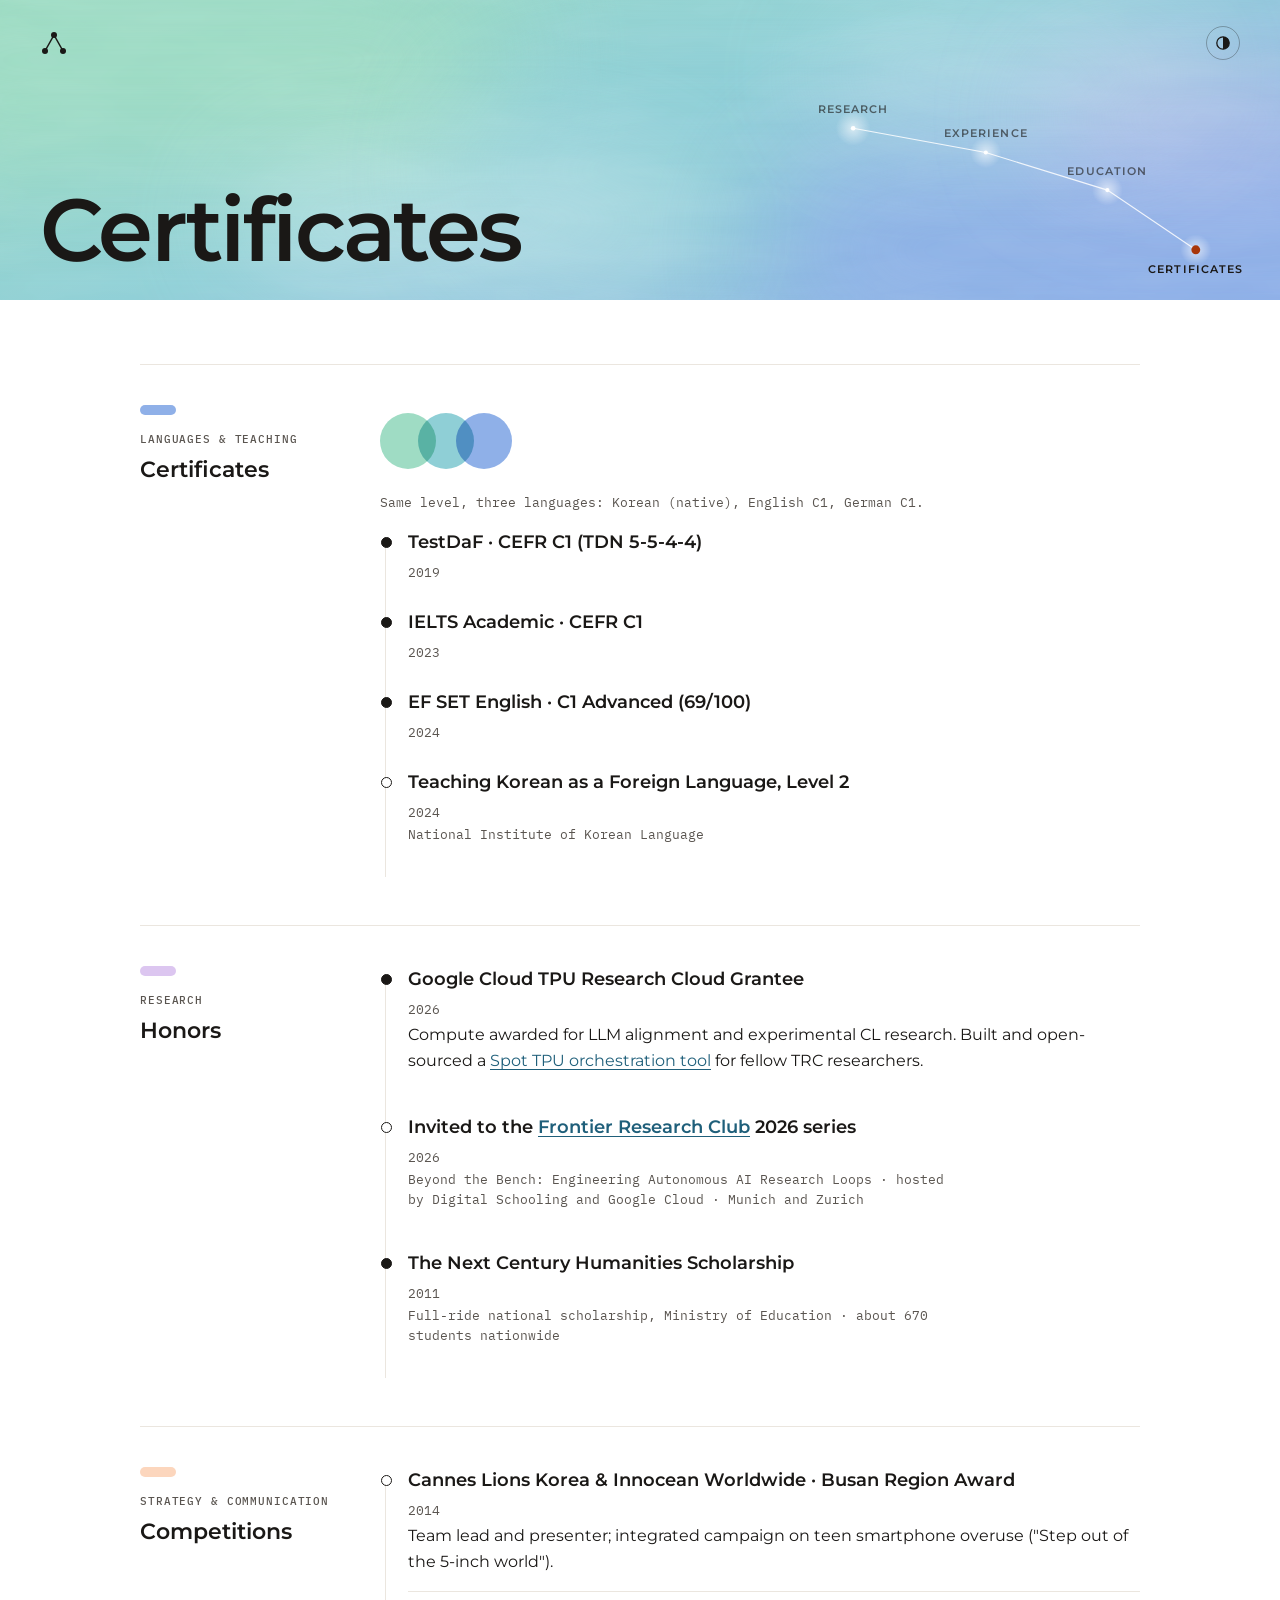
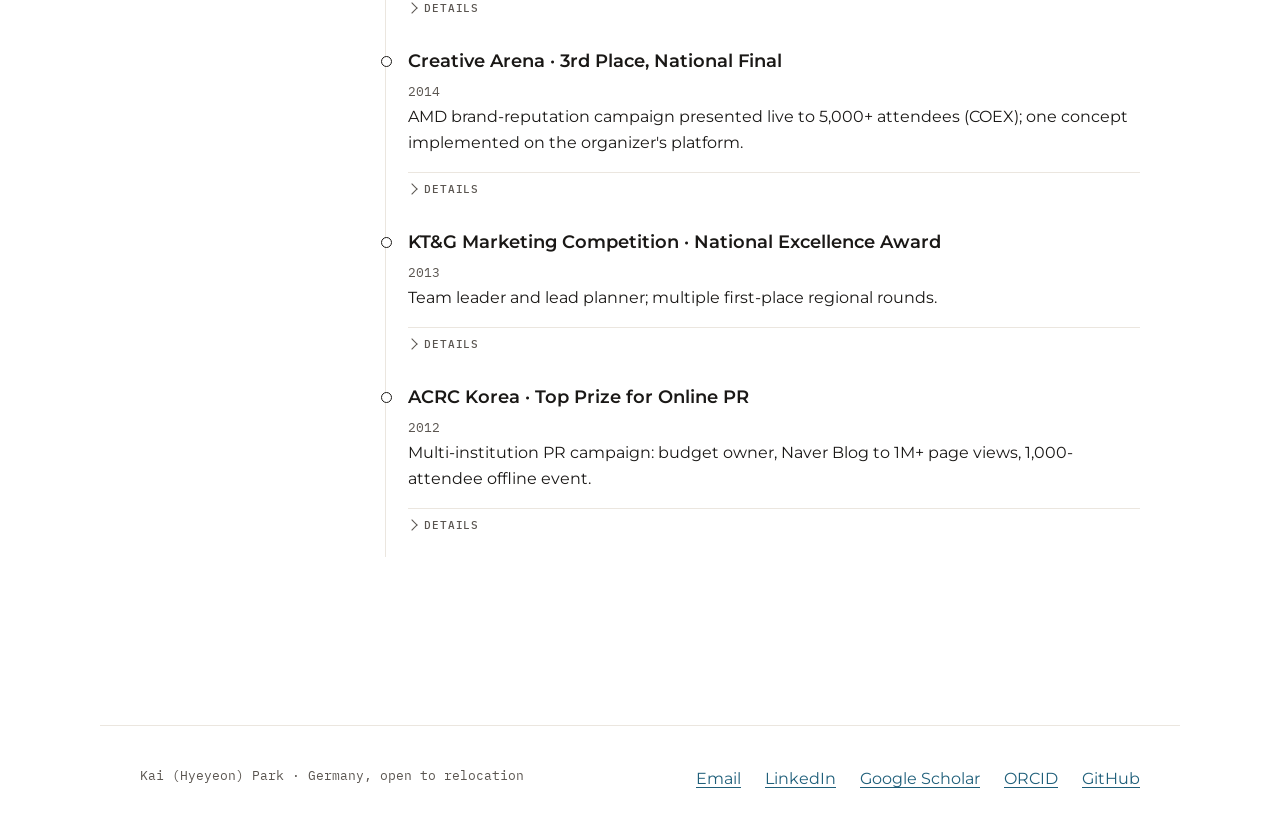
==== certificates.html @ a746b4e9 "Research portfolio site Home with watercolor Grue sky, nuance bands, constellation menu and About; R" ====
<!doctype html>
<html lang="en">
<head>
  <meta charset="utf-8">
  <meta name="viewport" content="width=device-width, initial-scale=1">
  <title>Certificates &amp; Honors · Kai Park</title>
  <meta name="description" content="Certificates and honors of Kai (Hyeyeon) Park: C1 language certificates, Google TPU Research Cloud, scholarships and competition awards.">
  <link rel="preconnect" href="https://fonts.googleapis.com">
  <link rel="preconnect" href="https://fonts.gstatic.com" crossorigin>
  <link rel="stylesheet" href="https://fonts.googleapis.com/css2?family=Montserrat:wght@400;500;600;700&family=IBM+Plex+Mono:wght@400;500&family=Noto+Sans+KR:wght@400;500&display=swap">
  <link rel="stylesheet" href="assets/styles.css?v=15">
</head>
<body>
  <header class="bar">
    <a class="mark" href="index.html" aria-label="Kai Park, home">
      <svg width="28" height="28" viewBox="0 0 28 28" aria-hidden="true"><line x1="5" y1="22" x2="14" y2="6"/><line x1="14" y1="6" x2="23" y2="22"/><circle cx="5" cy="22" r="3"/><circle cx="14" cy="6" r="3"/><circle cx="23" cy="22" r="3"/></svg>
    </a>
    <button class="theme-btn" type="button" aria-label="Toggle light and dark theme">
      <svg viewBox="0 0 16 16" aria-hidden="true"><circle cx="8" cy="8" r="6.2" fill="none" stroke="currentColor" stroke-width="1.3"/><path d="M8 1.8a6.2 6.2 0 0 1 0 12.4z" fill="currentColor"/></svg>
    </button>
  </header>

  <section class="page-head">
    <div class="sky"></div>
    <nav class="mini-nav" aria-label="Sections"><svg viewBox="0 0 380 200" data-current="certificates"></svg></nav>
    <h1 class="title">Certificates</h1>
  </section>

  <main class="content">
    <section class="section" aria-labelledby="h-cert">
      <header><span class="sw" style="background:var(--field-blue)"></span><span class="label">Languages &amp; teaching</span><h2 id="h-cert">Certificates</h2></header>
      <div class="body">
        <div class="cert-dots" aria-hidden="true"><span style="background:var(--field-mint)"></span><span style="background:var(--field-aqua)"></span><span style="background:var(--field-blue)"></span></div>
        <p class="gloss">Same level, three languages: Korean (native), English C1, German C1.</p>
        <ol class="tl">
          <li class="major"><div class="row"><h3>TestDaF · CEFR C1 (TDN 5-5-4-4)</h3><span class="gloss">2019</span></div></li>
          <li class="major"><div class="row"><h3>IELTS Academic · CEFR C1</h3><span class="gloss">2023</span></div></li>
          <li class="major"><div class="row"><h3>EF SET English · C1 Advanced (69/100)</h3><span class="gloss">2024</span></div></li>
          <li><div class="row"><h3>Teaching Korean as a Foreign Language, Level 2</h3><span class="gloss">2024</span></div><p class="gloss meta">National Institute of Korean Language</p></li>
        </ol>
      </div>
    </section>

    <section class="section" aria-labelledby="h-hon">
      <header><span class="sw" style="background:var(--field-lilac)"></span><span class="label">Research</span><h2 id="h-hon">Honors</h2></header>
      <div class="body">
        <ol class="tl">
          <li class="major"><div class="row"><h3>Google Cloud TPU Research Cloud Grantee</h3><span class="gloss">2026</span></div>
            <p>Compute awarded for LLM alignment and experimental CL research. Built and open-sourced a <a href="https://github.com/bakeyeon/gcloud-tpu-spot-automator">Spot TPU orchestration tool</a> for fellow TRC researchers.</p></li>
          <li><div class="row"><h3>Invited to the <a href="https://frontierresearchclub.de/">Frontier Research Club</a> 2026 series</h3><span class="gloss">2026</span></div>
            <p class="gloss meta">Beyond the Bench: Engineering Autonomous AI Research Loops · hosted by Digital Schooling and Google Cloud · Munich and Zurich</p></li>
          <li class="major"><div class="row"><h3>The Next Century Humanities Scholarship</h3><span class="gloss">2011</span></div>
            <p class="gloss meta">Full-ride national scholarship, Ministry of Education · about 670 students nationwide</p></li>
        </ol>
      </div>
    </section>

    <section class="section" aria-labelledby="h-mk">
      <header><span class="sw" style="background:var(--field-peach)"></span><span class="label">Strategy &amp; communication</span><h2 id="h-mk">Competitions</h2></header>
      <div class="body">
        <ol class="tl">
          <li><div class="row"><h3>Cannes Lions Korea &amp; Innocean Worldwide · Busan Region Award</h3><span class="gloss">2014</span></div>
            <p>Team lead and presenter; integrated campaign on teen smartphone overuse ("Step out of the 5-inch world").</p>
            <details class="more">
              <summary><span class="label">Details</span></summary>
              <dl class="csw">
                <dt>Team</dt><dd>Three people: planner (me, team lead and main presenter), designer, copywriter.</dd>
                <dt>Insight</dt><dd>Smartphone overuse as spatial blindness: people trust the world inside the screen and stop looking outside it.</dd>
                <dt>Concept</dt><dd>The "5-inch world", the physical size of a phone and the confinement it creates. The campaign reframed overuse as a loss of spatial and emotional perspective.</dd>
                <dt>Message</dt><dd>"Step out of the 5-inch world. Your infinite life awaits outside." (5인치 세상 밖으로, 당신의 무한한 세상은 스마트폰 밖에 있습니다.)</dd>
                <dt>My part</dt><dd>Research on teen mobile behavior, the core narrative, the slide story and the final presentation to the jury.</dd>
              </dl>
            </details></li>
          <li><div class="row"><h3>Creative Arena · 3rd Place, National Final</h3><span class="gloss">2014</span></div>
            <p>AMD brand-reputation campaign presented live to 5,000+ attendees (COEX); one concept implemented on the organizer's platform.</p>
            <details class="more">
              <summary><span class="label">Details</span></summary>
              <dl class="csw">
                <dt>Team</dt><dd>Three people: planner (me, team lead and presenter), developer, designer.</dd>
                <dt>Brief</dt><dd>Risk management for AMD's Catalyst driver, facing negative sentiment from gamers with performance issues. Campaign: "Let Me In".</dd>
                <dt>Insight</dt><dd>"What if we let the driver speak?" The driver became a misunderstood character, turning a technical problem into a protagonist people could relate to.</dd>
                <dt>Stage</dt><dd>Final round judged by Plus X, Walt Disney and Line+. Presented at COEX to 5,000+ attendees and streamed on AfreecaTV.</dd>
                <dt>Run</dt><dd>2nd in week 1, 2nd in the week 1 Like Awards, 2nd in week 2 (AMD insight), 3rd in week 6 (Catalyst mission).</dd>
                <dt>Built</dt><dd>A week 1 concept was implemented on the organizer's official website, with my name in the credits.</dd>
              </dl>
              <p class="links-row"><a href="https://blog.naver.com/PostView.naver?blogId=camaster1&amp;logNo=220103944337">Organizer notice: website renewal (Naver Blog) →</a> &nbsp; <a href="https://www.youtube.com/watch?v=12UezwRVflk">Website video (YouTube) →</a> &nbsp; <a href="https://docs.google.com/document/d/1VJexZG5bws2nKIb2FVa3uJ5HLpmJxZr4tvUMKcI0ryA/edit?usp=sharing">AMD campaign case study log →</a></p>
            </details></li>
          <li><div class="row"><h3>KT&amp;G Marketing Competition · National Excellence Award</h3><span class="gloss">2013</span></div>
            <p>Team leader and lead planner; multiple first-place regional rounds.</p>
            <details class="more">
              <summary><span class="label">Details</span></summary>
              <dl class="csw">
                <dt>Program</dt><dd>5th KT&amp;G Marketing League (상상마케팅리그 5기): weekly marketing proposals under mentorship from industry professionals.</dd>
                <dt>Results</dt><dd>First place in several Busan regional rounds (team introduction, party planning, regional qualifiers), then the Excellence Award in the national league.</dd>
                <dt>Example</dt><dd>The "Boiled Egg" party (2012): a 300-person university party at near-zero cost per student, swapping clubs for a local sauna and catering for boiled eggs and rice punch, on a budget of about 5.6M KRW.</dd>
              </dl>
              <p class="links-row"><a href="https://www.fnnews.com/news/201309161707263494">Press: 잡코리아 공동기획, 2013 취업 트렌드를 잡아라 (Financial News) →</a></p>
            </details></li>
          <li><div class="row"><h3>ACRC Korea · Top Prize for Online PR</h3><span class="gloss">2012</span></div>
            <p>Multi-institution PR campaign: budget owner, Naver Blog to 1M+ page views, 1,000-attendee offline event.</p>
            <details class="more">
              <summary><span class="label">Details</span></summary>
              <dl class="csw">
                <dt>Program</dt><dd>4th Anti-Corruption University Student Ambassador Team, Anti-Corruption and Civil Rights Commission of Korea.</dd>
                <dt>Budget</dt><dd>Owned the monthly fund from ACRC and planned integrated PR around return on investment.</dd>
                <dt>Partners</dt><dd>Joint campaigns with Busan City Hall, the Busan Regional Military Manpower Administration, Geumjeong Police Station, Busan Facilities Corporation and the Election Commission.</dd>
                <dt>Offline</dt><dd>A 1,000-attendee campaign in front of the PNU library, a flash mob with local university clubs, and events at UnivExpo, an NGO startup expo and Sajik Baseball Stadium.</dd>
                <dt>Online</dt><dd>Four channels, including a Naver Blog with 1M+ page views and 600+ followers on Twitter and Facebook. Total reach 10K+, with organic coverage picked up by a local newspaper.</dd>
              </dl>
              <p class="links-row"><a href="https://n.news.naver.com/mnews/article/003/0004526323">Press: 4th Integrity PR Team launch (Naver News) →</a></p>
              <p class="links-row gloss">Local press on our team</p>
              <p class="links-row"><a href="https://www.gocj.net/news/articlePrint.html?idxno=46154">City Journal →</a> &nbsp; <a href="https://www.gocj.net/news/articleView.html?sc_section_code=S1N24&amp;idxno=44023">City Journal (2) →</a> &nbsp; <a href="http://www.newstown.co.kr/news/articleView.html?idxno=124344">Newstown →</a> &nbsp; <a href="https://blog.naver.com/acrccheong/130140410522">Focus, print →</a></p>
            </details></li>
        </ol>
      </div>
    </section>
  </main>

  <footer class="site">
    <span class="gloss">Kai (Hyeyeon) Park · Germany, open to relocation</span>
    <span class="links">
      <a href="mailto:kai.hyeyeon.park@gmail.com">Email</a>
      <a href="https://www.linkedin.com/in/bakeyeon/">LinkedIn</a>
      <a href="https://scholar.google.com/citations?user=CzCE0C0AAAAJ">Google Scholar</a>
      <a href="https://orcid.org/0000-0002-2854-0127">ORCID</a>
      <a href="https://github.com/bakeyeon">GitHub</a>
    </span>
  </footer>
  <script src="assets/main.js?v=3"></script>
</body>
</html>
---- assets/styles.css ----
/* Kai Park — research portfolio. Tokens mirror the "Marginalia" design system. */
:root {
  --surface: #ffffff; --surface-raised: #faf9f7;
  --ink: #1a1816; --ink-muted: #5a5550; --line: #ebe6df;
  --link: #1f5f7a; --signal: #a8360a;
  --field-mint: #9fdcc4; --field-aqua: #8fcfd6; --field-blue: #8fb0e8;
  --field-yellow: #fbe7a1; --field-pink: #f7c4d3; --field-peach: #fcd6bd;
  --field-lilac: #dcc6f0; --field-sky: #c2e2f3;
  --highlight-a: #c9ecdc; --highlight-b: #b4cdf2;
  --focus: var(--link);
  --star: var(--surface);
  --font-sans: Montserrat, "Noto Sans KR", system-ui, sans-serif;
  --font-mono: "IBM Plex Mono", "Noto Sans KR", ui-monospace, monospace;
  --space-4: 4px; --space-8: 8px; --space-16: 16px; --space-24: 24px; --space-40: 40px; --space-64: 64px;
  --radius-0: 0; --radius-2: 2px; --radius-full: 9999px;
  --gutter: clamp(16px, 4vw, 40px);
  color-scheme: light;
}
@media (prefers-color-scheme: dark) {
  :root:not([data-theme="light"]) {
    --surface: #1c1a1f; --surface-raised: #252229;
    --ink: #f5f1ec; --ink-muted: #b4ada6; --line: #3a3640;
    --link: #8fd3e0; --signal: #ffa577;
    --field-mint: #1f5a4c; --field-aqua: #1d4f5a; --field-blue: #24407a;
    --field-yellow: #6b5a24; --field-pink: #6e3a4c; --field-peach: #6f4a34;
    --field-lilac: #4b3a6e; --field-sky: #2b4f63;
    --highlight-a: #1f5246; --highlight-b: #2c3770;
    --star: var(--ink);
    color-scheme: dark;
  }
}
:root[data-theme="dark"] {
  --surface: #1c1a1f; --surface-raised: #252229;
  --ink: #f5f1ec; --ink-muted: #b4ada6; --line: #3a3640;
  --link: #8fd3e0; --signal: #ffa577;
  --field-mint: #1f5a4c; --field-aqua: #1d4f5a; --field-blue: #24407a;
  --field-yellow: #6b5a24; --field-pink: #6e3a4c; --field-peach: #6f4a34;
  --field-lilac: #4b3a6e; --field-sky: #2b4f63;
  --highlight-a: #1f5246; --highlight-b: #2c3770;
  --star: var(--ink);
  color-scheme: dark;
}

* { box-sizing: border-box; }
html { -webkit-text-size-adjust: 100%; }
body { margin: 0; background: var(--surface); color: var(--ink); font-family: var(--font-sans); font-size: 16px; line-height: 26px; }
a { color: var(--link); text-decoration: underline; text-underline-offset: 3px; text-decoration-thickness: 1px; }
a:focus-visible, button:focus-visible, [tabindex]:focus-visible { outline: 2px solid var(--focus); outline-offset: 2px; }
img, svg { display: block; max-width: 100%; }
.mono { font-family: var(--font-mono); }
.label { font-family: var(--font-mono); font-size: 11px; line-height: 16px; font-weight: 500; letter-spacing: .08em; text-transform: uppercase; color: var(--ink-muted); }
.gloss { font-family: var(--font-mono); font-size: 13px; line-height: 20px; color: var(--ink-muted); }
.sr-only { position: absolute; width: 1px; height: 1px; overflow: hidden; clip: rect(0 0 0 0); white-space: nowrap; }

/* ---------- top bar (all pages) ---------- */
.bar { position: absolute; z-index: 5; left: 0; right: 0; top: 0; display: flex; align-items: center; justify-content: space-between; padding: 26px var(--gutter); }
.mark { display: inline-flex; color: var(--ink); }
.mark svg line { stroke: currentColor; stroke-width: 1.5; }
.mark svg circle { fill: currentColor; }
.theme-btn { appearance: none; border: 1px solid color-mix(in oklab, var(--ink) 30%, transparent); background: transparent; color: var(--ink); width: 34px; height: 34px; border-radius: var(--radius-full); display: grid; place-items: center; cursor: pointer; }
.theme-btn svg { width: 16px; height: 16px; }

/* ---------- watercolor Grue sky ---------- */
.sky { position: absolute; inset: 0; overflow: hidden; background: linear-gradient(160deg, var(--field-mint) 0%, var(--field-aqua) 45%, var(--field-blue) 100%); }
.sky .pool { position: absolute; border-radius: var(--radius-full); filter: blur(60px); }
.sky .p1 { width: 52%; height: 68%; left: -12%; top: -14%; background: var(--field-mint); opacity: .9; }
.sky .p2 { width: 46%; height: 64%; left: 36%; top: 25%; background: var(--field-aqua); opacity: .8; }
.sky .p3 { width: 56%; height: 75%; left: 60%; top: 46%; background: var(--field-blue); opacity: .9; }
.sky .p4 { width: 36%; height: 40%; left: 18%; top: 54%; background: var(--surface); opacity: .35; }
.sky .p5 { width: 30%; height: 36%; left: 64%; top: 7%; background: var(--surface); opacity: .3; }
.sky .p6 { width: 24%; height: 29%; left: 82%; top: 25%; background: var(--field-lilac); opacity: .5; }
.sky .grain { position: absolute; inset: 0; width: 100%; height: 100%; opacity: .25; mix-blend-mode: soft-light; }

/* ---------- home hero ---------- */
.hero-track { height: 190vh; position: relative; }
.hero { position: sticky; top: 0; height: 100vh; min-height: 520px; overflow: hidden; }
.bands { position: absolute; inset: 0; display: flex; pointer-events: none; }
.bands i { flex: none; height: 100%; }
.bands i.light { background: var(--surface); }
.wash { position: absolute; inset: 0; background: var(--surface); opacity: 0; pointer-events: none; }
.nameplate { position: absolute; z-index: 3; left: calc(var(--gutter) - 4px); bottom: -0.12em; display: flex; align-items: flex-end; gap: .1em; font-size: clamp(76px, 16vw, 200px); }
.name { margin: 0; white-space: nowrap; font-size: 1em; line-height: .9; font-weight: 600; letter-spacing: -0.035em;
  background: linear-gradient(90deg, var(--ink) 0%, var(--ink) 10%, color-mix(in oklab, var(--ink) 55%, var(--field-aqua)) 24%, color-mix(in oklab, var(--ink) 22%, var(--field-aqua)) 38%, color-mix(in oklab, var(--ink) 10%, var(--field-blue)) 50%, color-mix(in oklab, var(--ink) 6%, var(--field-blue)) 100%);
  background-size: 200% 100%; background-position: 0% 0; -webkit-background-clip: text; background-clip: text; color: transparent; mix-blend-mode: multiply; }
:root[data-theme="dark"] .name { mix-blend-mode: screen; }
@media (prefers-color-scheme: dark) { :root:not([data-theme="light"]) .name { mix-blend-mode: screen; } }
.role { position: absolute; z-index: 3; left: var(--gutter); bottom: calc(clamp(76px, 16vw, 200px) * .82); margin: 0; font-family: var(--font-mono); font-size: 12px; line-height: 16px; font-weight: 500; letter-spacing: .1em; text-transform: uppercase; color: var(--ink); opacity: .75; }
.profiles { display: flex; flex-wrap: wrap; gap: var(--space-8); margin: var(--space-16) 0 var(--space-24); padding: 0; list-style: none; }
.profiles a { display: inline-block; padding: 6px 12px; border: 1px solid var(--line); border-radius: var(--radius-full); font-size: 13px; line-height: 18px; font-weight: 500; color: var(--ink); text-decoration: none; }
.profiles a:hover { border-color: var(--ink); }
.hero-links { display: flex; gap: 12px; padding-bottom: .24em; }
.hero-links a { display: block; width: 28px; height: 28px; color: var(--star); opacity: .92; filter: drop-shadow(0 1px 4px rgba(20, 40, 60, .18)); transition: opacity .2s, transform .2s; }
.hero-links a:hover { opacity: 1; transform: translateY(-2px); }
.hero-links svg { width: 100%; height: 100%; }
.scroll-hint { position: absolute; z-index: 3; left: 50%; bottom: 28px; width: 1px; height: 32px; background: var(--ink); opacity: .35; }

/* constellation */
.constellation { position: absolute; z-index: 4; right: 0; top: 0; width: min(100%, 1000px); height: 100%; pointer-events: none; }
.constellation svg { width: 100%; height: 100%; overflow: visible; }
.constellation .path { fill: none; stroke: var(--star); stroke-opacity: .8; stroke-width: 1.2; vector-effect: non-scaling-stroke; }
.constellation .dust { fill: var(--star); }
.constellation .twinkle { stroke: var(--star); stroke-width: 1; stroke-linecap: round; opacity: .7; }
.star { pointer-events: auto; cursor: pointer; text-decoration: none; }
.star:focus { outline: none; }
.star .bloom { fill: url(#bloom); opacity: .6; transform-box: fill-box; transform-origin: center; transform: scale(.75); transition: opacity .35s ease, transform .35s ease; }
.star .core { fill: var(--star); transition: r .3s ease; }
.star .spike { stroke: var(--star); stroke-width: 1.2; stroke-linecap: round; opacity: 0; transform-box: fill-box; transform-origin: center; transform: scale(.4); transition: opacity .35s ease, transform .35s ease; }
.star text { font-family: var(--font-sans); font-size: 12px; font-weight: 600; letter-spacing: .1em; text-transform: uppercase; fill: var(--ink); fill-opacity: .62; transition: fill-opacity .3s; }
.star:hover .bloom, .star:focus-visible .bloom { opacity: 1; transform: scale(1.4); }
.star:hover .spike, .star:focus-visible .spike { opacity: 1; transform: scale(1); }
.star:hover .core, .star:focus-visible .core { r: 4.5; }
.star:hover text, .star:focus-visible text { fill-opacity: 1; }
.star:focus-visible .core { stroke: var(--focus); stroke-width: 2; }

/* intro under the hero */
.intro { position: relative; z-index: 2; max-width: 1080px; margin: 0 auto; padding: var(--space-64) var(--gutter); background: var(--surface); }
.intro .lead { font-size: clamp(22px, 3vw, 34px); line-height: 1.3; font-weight: 600; letter-spacing: -0.01em; max-width: 26ch; margin: 0 0 var(--space-40); }
.intro.about { padding-top: 0; }
.alias { display: block; margin-top: var(--space-4); }
.news { list-style: none; margin: 0; padding: 0; }
.news li { display: grid; grid-template-columns: 120px minmax(0, 1fr); gap: var(--space-16); padding: var(--space-16) 0; border-top: 1px solid var(--line); }
.news li:first-child { border-top: 0; padding-top: 0; }
.news .gloss { line-height: 26px; }
@media (max-width: 760px) { .news li { grid-template-columns: 1fr; gap: var(--space-4); } }
.arc { display: grid; grid-template-columns: repeat(3, 1fr); gap: var(--space-24); border-top: 1px solid var(--line); padding-top: var(--space-24); }
.arc a { color: inherit; text-decoration: none; display: block; }
.arc h3 { margin: var(--space-8) 0 var(--space-4); font-size: 20px; line-height: 28px; font-weight: 600; }
.arc p { margin: 0; color: var(--ink-muted); font-size: 15px; line-height: 24px; }
.arc .chip { display: inline-block; width: 28px; height: 8px; border-radius: var(--radius-full); }
.arc a:hover h3 { text-decoration: underline; text-underline-offset: 4px; }

/* ---------- section pages ---------- */
.page-head { position: relative; height: 300px; overflow: hidden; }
.page-head .title { position: absolute; z-index: 3; left: var(--gutter); bottom: 28px; margin: 0; font-size: clamp(44px, 8vw, 88px); line-height: .95; font-weight: 600; letter-spacing: -0.03em; }
.mini-nav { position: absolute; z-index: 4; right: var(--gutter); top: 84px; width: min(420px, 60vw); }
.mini-nav svg { width: 100%; height: auto; overflow: visible; }
.mini-nav .path { fill: none; stroke: var(--star); stroke-opacity: .85; stroke-width: 1; }
.mini-nav .star text { font-size: 10px; }
.mini-nav .star.current .core { fill: var(--signal); r: 4; }
.mini-nav .star.current text { fill-opacity: 1; }

main.content { max-width: 1080px; margin: 0 auto; padding: var(--space-64) var(--gutter) 120px; }
.section { display: grid; grid-template-columns: 200px minmax(0, 1fr); gap: var(--space-24) var(--space-40); padding: var(--space-40) 0; border-top: 1px solid var(--line); }
.section > header .label { display: block; margin-bottom: var(--space-8); }
.section > header h2 { margin: 0; font-size: 22px; line-height: 30px; font-weight: 600; }
.section > header .sw { display: block; width: 36px; height: 10px; border-radius: var(--radius-full); margin-bottom: var(--space-16); }
.body p { margin: 0 0 var(--space-16); max-width: 68ch; }
.body h3 { margin: 0 0 var(--space-4); font-size: 18px; line-height: 26px; font-weight: 600; }
.body .meta { margin: 0 0 var(--space-16); }
.facts { display: flex; flex-wrap: wrap; gap: var(--space-8); margin: var(--space-16) 0; padding: 0; list-style: none; }
.facts li { font-family: var(--font-mono); font-size: 13px; line-height: 20px; padding: 4px 10px; border-radius: var(--radius-2); background: var(--highlight-a); color: var(--ink); }
.facts li:nth-child(even) { background: var(--highlight-b); }
.csw { display: grid; grid-template-columns: 96px 1fr; gap: 2px var(--space-16); margin: var(--space-16) 0; max-width: 68ch; }
.csw dt { font-family: var(--font-mono); font-size: 11px; line-height: 24px; letter-spacing: .08em; text-transform: uppercase; color: var(--ink-muted); }
.csw dd { margin: 0; }
.bul { margin: 0 0 var(--space-16); padding-left: 18px; max-width: 68ch; }
.bul li { margin-bottom: 6px; }
.item { padding: var(--space-24) 0; border-top: 1px solid var(--line); }
.item:first-child { border-top: 0; padding-top: 0; }
.item .row { display: flex; flex-wrap: wrap; justify-content: space-between; gap: var(--space-8); align-items: baseline; }
.notes { display: grid; grid-template-columns: repeat(2, 1fr); gap: var(--space-16); }
.notes a { display: block; padding: var(--space-16); border: 1px solid var(--line); color: inherit; text-decoration: none; }
.notes a:hover { border-color: var(--ink); }
.notes .t { font-weight: 600; display: block; margin-top: var(--space-4); }

/* research map */
.map-wrap { position: relative; max-width: 1080px; margin: 0 auto; padding: var(--space-40) var(--gutter) 0; }
.map-wrap svg { width: 100%; height: auto; }
.rm .s { stroke: var(--ink); stroke-opacity: .45; stroke-width: 1; vector-effect: non-scaling-stroke; }
.rm .f { mix-blend-mode: multiply; fill-opacity: .78; }
:root[data-theme="dark"] .rm .f { mix-blend-mode: normal; fill-opacity: .55; }
@media (prefers-color-scheme: dark) { :root:not([data-theme="light"]) .rm .f { mix-blend-mode: normal; fill-opacity: .55; } }
.rm .yellow { fill: var(--field-yellow); } .rm .cream { fill: color-mix(in oklab, var(--field-yellow) 35%, var(--surface)); }
.rm .peach { fill: var(--field-peach); } .rm .pink { fill: var(--field-pink); } .rm .lilac { fill: var(--field-lilac); }
.rm .sky2 { fill: var(--field-sky); } .rm .sand { fill: color-mix(in oklab, var(--field-peach) 55%, var(--line)); }
.rm .none { fill: none; }
.rm .grid { stroke: var(--ink); stroke-opacity: .2; stroke-width: 1; vector-effect: non-scaling-stroke; }
.rm .spine { stroke: var(--ink); stroke-opacity: .55; stroke-width: 1; vector-effect: non-scaling-stroke; }
.rm .zone { transition: opacity .3s; cursor: pointer; }
.rm.focus .zone { opacity: .35; }
.rm.focus .zone.on { opacity: 1; }
.map-legend { display: grid; grid-template-columns: repeat(3, 1fr); margin-top: var(--space-16); }
.map-legend a { color: inherit; text-decoration: none; }
.map-legend a:nth-child(2) { text-align: center; } .map-legend a:nth-child(3) { text-align: right; }
.map-legend a:hover .label, .map-legend a.on .label { color: var(--ink); }

.fig { margin: var(--space-16) 0 var(--space-24); max-width: 680px; }
.fig img { width: 100%; height: auto; border: 1px solid var(--line); background: #fff; }
.fig figcaption { margin-top: var(--space-8); }
.fig .crop { overflow: hidden; border: 1px solid var(--line); background: #fff; }
.fig .crop img { border: 0; width: 100%; height: 100%; object-fit: cover; object-position: bottom; }
.fig-pair .fig { margin-bottom: var(--space-16); }

/* line-art robot: context in (?), cue noticed (!) */
.robot { margin: 0 0 var(--space-16); width: 120px; }
.robot svg { width: 120px; height: 72px; overflow: visible; }
/* the robot keeps its daylight colours in both themes (dark ink would turn its face into holes) */
.robot { --field-mint: #9fdcc4; --field-aqua: #8fcfd6; --field-blue: #8fb0e8; --field-pink: #f7c4d3; --ink: #1a1816; --surface: #ffffff; }
.robot .bot * { stroke: none; }
.robot .head { fill: url(#robot-head); }
.robot .ear, .robot .leg { fill: var(--field-blue); }
.robot .stem { fill: var(--field-aqua); }
.robot .tip { fill: var(--field-mint); }
.robot .shine { fill: var(--surface); opacity: .55; }
.robot .face { fill: var(--ink); }
.robot .cheek { fill: var(--field-pink); opacity: .8; }
.robot text { font-family: var(--font-sans); font-weight: 500; font-size: 22px; fill: var(--ink-muted); }
.robot .ex { fill: var(--signal); font-weight: 600; }
.robot .bot { animation: bob 4s ease-in-out infinite; transform-origin: 60px 40px; }
@keyframes bob { 0%,100% { transform: translateY(0); } 50% { transform: translateY(-2px); } }
@media (prefers-reduced-motion: reduce) { .robot .bot { animation: none; } }

/* timeline (education, experience) */
.tl { position: relative; margin: 0; padding: 0 0 0 28px; list-style: none; }
.tl::before { content: ""; position: absolute; left: 5px; top: 8px; bottom: 8px; width: 1px; background: var(--line); }
.tl > li { position: relative; padding-bottom: var(--space-24); }
.tl > li::before { content: ""; position: absolute; left: -27px; top: 8px; width: 9px; height: 9px; border-radius: var(--radius-full); background: var(--surface); border: 1.5px solid var(--ink); }
.tl > li.major::before { background: var(--ink); }
.cert-dots { display: flex; margin: var(--space-8) 0 var(--space-24); }
.cert-dots span { width: 56px; height: 56px; border-radius: var(--radius-full); margin-right: -18px; mix-blend-mode: multiply; }
:root[data-theme="dark"] .cert-dots span { mix-blend-mode: screen; opacity: .9; }
@media (prefers-color-scheme: dark) { :root:not([data-theme="light"]) .cert-dots span { mix-blend-mode: screen; opacity: .9; } }

details.more { margin-top: var(--space-16); border-top: 1px solid var(--line); }
details.more summary { cursor: pointer; list-style: none; padding: var(--space-16) 0; display: flex; align-items: center; gap: var(--space-8); }
details.more summary::-webkit-details-marker { display: none; }
details.more summary::before { content: ""; width: 7px; height: 7px; border-right: 1.5px solid var(--ink-muted); border-bottom: 1.5px solid var(--ink-muted); transform: rotate(-45deg); transition: transform .2s; }
details.more[open] summary::before { transform: rotate(45deg); }
details.more summary:hover .label { color: var(--ink); }
.tl details.more { margin-top: var(--space-8); }
.tl details.more summary { padding: var(--space-8) 0; }
.links-row { font-size: 14px; line-height: 22px; margin: 0 0 var(--space-8); }

.to-top { position: fixed; z-index: 20; right: var(--gutter); bottom: 24px; width: 44px; height: 44px; border-radius: var(--radius-full); border: 1px solid var(--line); background: var(--surface); color: var(--ink); display: grid; place-items: center; cursor: pointer; box-shadow: 0 2px 10px rgba(20, 40, 60, .08); opacity: 0; transform: translateY(8px); pointer-events: none; transition: opacity .25s, transform .25s, border-color .2s; }
.to-top.show { opacity: 1; transform: none; pointer-events: auto; }
.to-top:hover { border-color: var(--ink); }
.to-top svg { width: 18px; height: 18px; }
@media (prefers-reduced-motion: reduce) { .to-top { transition: none; } }

footer.site { border-top: 1px solid var(--line); padding: var(--space-40) var(--gutter); max-width: 1080px; margin: 0 auto; display: flex; flex-wrap: wrap; gap: var(--space-16) var(--space-40); justify-content: space-between; }
footer.site .links { display: flex; flex-wrap: wrap; gap: var(--space-24); }

@media (max-width: 760px) {
  .arc { grid-template-columns: 1fr; }
  .hero-links { flex-direction: column; gap: 10px; padding-bottom: .3em; }
  .hero-links a { width: 22px; height: 22px; }
  .role { font-size: 9.5px; line-height: 14px; letter-spacing: .05em; right: var(--gutter); bottom: calc(clamp(76px, 16vw, 200px) * 1.02); }
  .section { grid-template-columns: 1fr; gap: var(--space-16); }
  .notes { grid-template-columns: 1fr; }
  .csw { grid-template-columns: 1fr; }
  .csw dt { line-height: 18px; margin-top: var(--space-8); }
  .constellation { width: 100%; }
  .page-head { height: 260px; }
  .mini-nav { top: 74px; width: 72vw; }
  .map-legend .label { font-size: 9px; }
}
@media (prefers-reduced-motion: reduce) {
  .star .bloom, .star .spike, .star .core, .rm .zone { transition: none; }
}
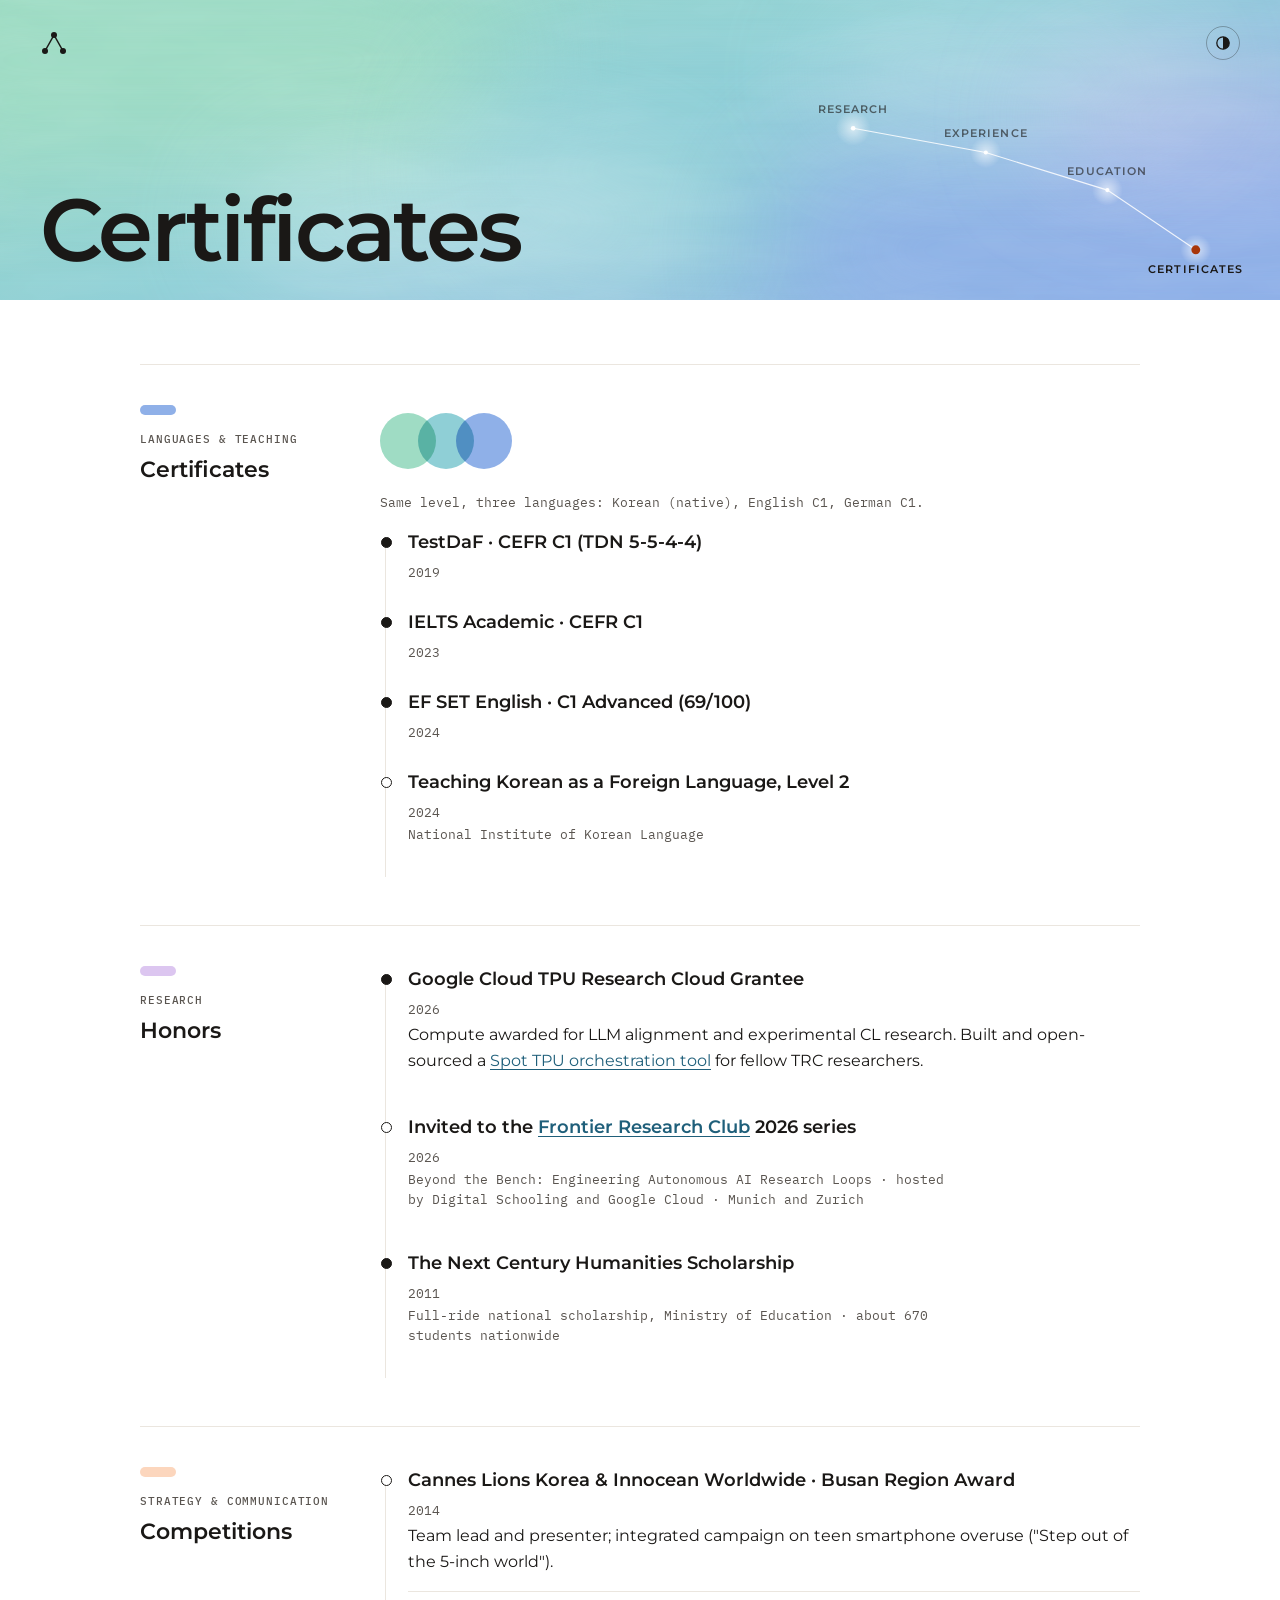
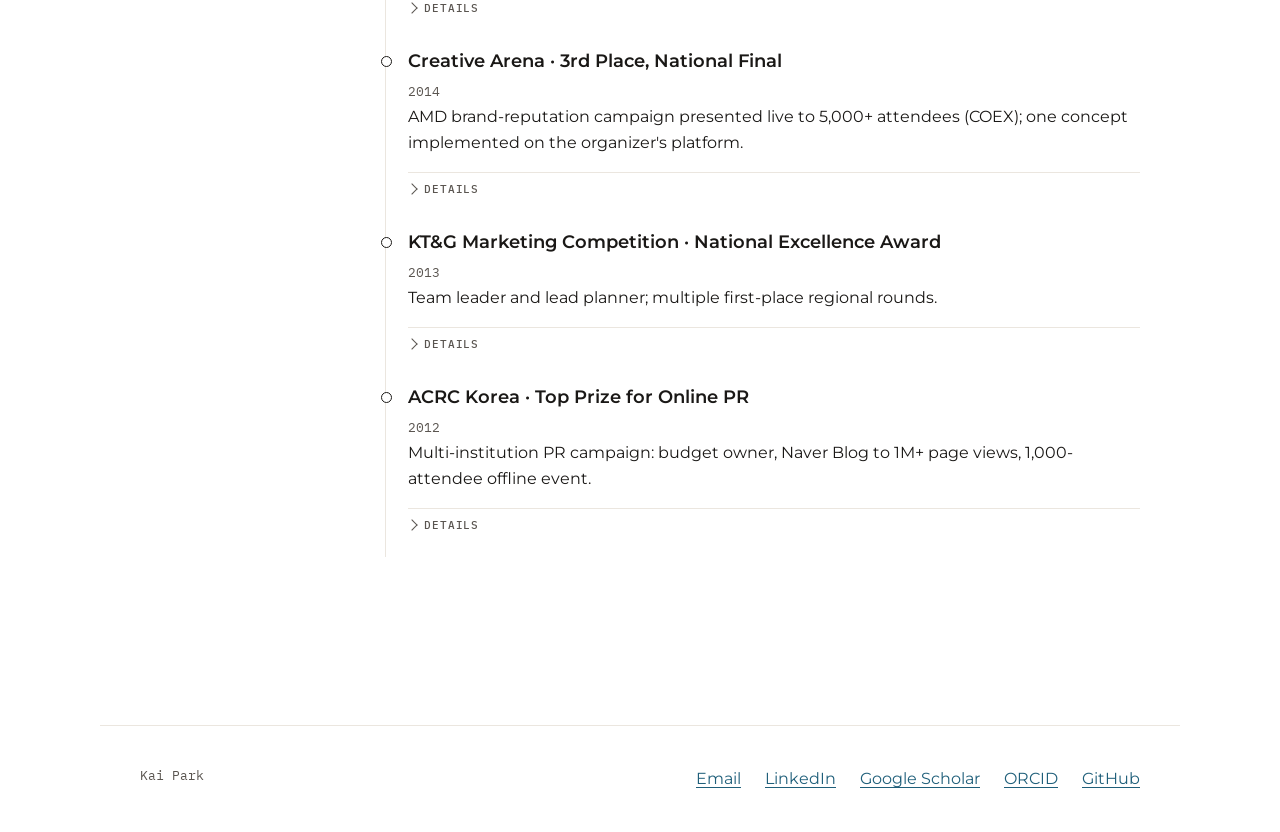
==== commit 7bfb44f6: "Footer shows name only Co-Authored-By: Claude Opus 5.5 <noreply@anthropic.com>" ====
--- a/certificates.html
+++ b/certificates.html
@@ -8,7 +8,7 @@
   <link rel="preconnect" href="https://fonts.googleapis.com">
   <link rel="preconnect" href="https://fonts.gstatic.com" crossorigin>
   <link rel="stylesheet" href="https://fonts.googleapis.com/css2?family=Montserrat:wght@400;500;600;700&family=IBM+Plex+Mono:wght@400;500&family=Noto+Sans+KR:wght@400;500&display=swap">
-  <link rel="stylesheet" href="assets/styles.css?v=15">
+  <link rel="stylesheet" href="assets/styles.css?v=16">
 </head>
 <body>
   <header class="bar">
@@ -106,6 +106,8 @@
                 <dt>Partners</dt><dd>Joint campaigns with Busan City Hall, the Busan Regional Military Manpower Administration, Geumjeong Police Station, Busan Facilities Corporation and the Election Commission.</dd>
                 <dt>Offline</dt><dd>A 1,000-attendee campaign in front of the PNU library, a flash mob with local university clubs, and events at UnivExpo, an NGO startup expo and Sajik Baseball Stadium.</dd>
                 <dt>Online</dt><dd>Four channels, including a Naver Blog with 1M+ page views and 600+ followers on Twitter and Facebook. Total reach 10K+, with organic coverage picked up by a local newspaper.</dd>
+                <dt>Press</dt><dd>A photographer passing the library campaign published it in a local paper, which led to ongoing coverage and contact with journalists.</dd>
+                <dt>Materials</dt><dd>Designed posters, flyers, fans and calendars, and wrote articles for public outreach.</dd>
               </dl>
               <p class="links-row"><a href="https://n.news.naver.com/mnews/article/003/0004526323">Press: 4th Integrity PR Team launch (Naver News) →</a></p>
               <p class="links-row gloss">Local press on our team</p>
@@ -117,7 +119,7 @@
   </main>
 
   <footer class="site">
-    <span class="gloss">Kai (Hyeyeon) Park · Germany, open to relocation</span>
+    <span class="gloss">Kai Park</span>
     <span class="links">
       <a href="mailto:kai.hyeyeon.park@gmail.com">Email</a>
       <a href="https://www.linkedin.com/in/bakeyeon/">LinkedIn</a>
--- a/assets/styles.css
+++ b/assets/styles.css
@@ -92,7 +92,7 @@
 .hero-links a { display: block; width: 28px; height: 28px; color: var(--star); opacity: .92; filter: drop-shadow(0 1px 4px rgba(20, 40, 60, .18)); transition: opacity .2s, transform .2s; }
 .hero-links a:hover { opacity: 1; transform: translateY(-2px); }
 .hero-links svg { width: 100%; height: 100%; }
-.scroll-hint { position: absolute; z-index: 3; left: 50%; bottom: 28px; width: 1px; height: 32px; background: var(--ink); opacity: .35; }
+.scroll-hint { position: absolute; z-index: 3; right: calc(var(--gutter) + 12px); bottom: 28px; width: 1px; height: 32px; background: var(--ink); opacity: .35; }
 
 /* constellation */
 .constellation { position: absolute; z-index: 4; right: 0; top: 0; width: min(100%, 1000px); height: 100%; pointer-events: none; }
@@ -242,6 +242,7 @@
 
 @media (max-width: 760px) {
   .arc { grid-template-columns: 1fr; }
+  .scroll-hint { display: none; }
   .hero-links { flex-direction: column; gap: 10px; padding-bottom: .3em; }
   .hero-links a { width: 22px; height: 22px; }
   .role { font-size: 9.5px; line-height: 14px; letter-spacing: .05em; right: var(--gutter); bottom: calc(clamp(76px, 16vw, 200px) * 1.02); }
